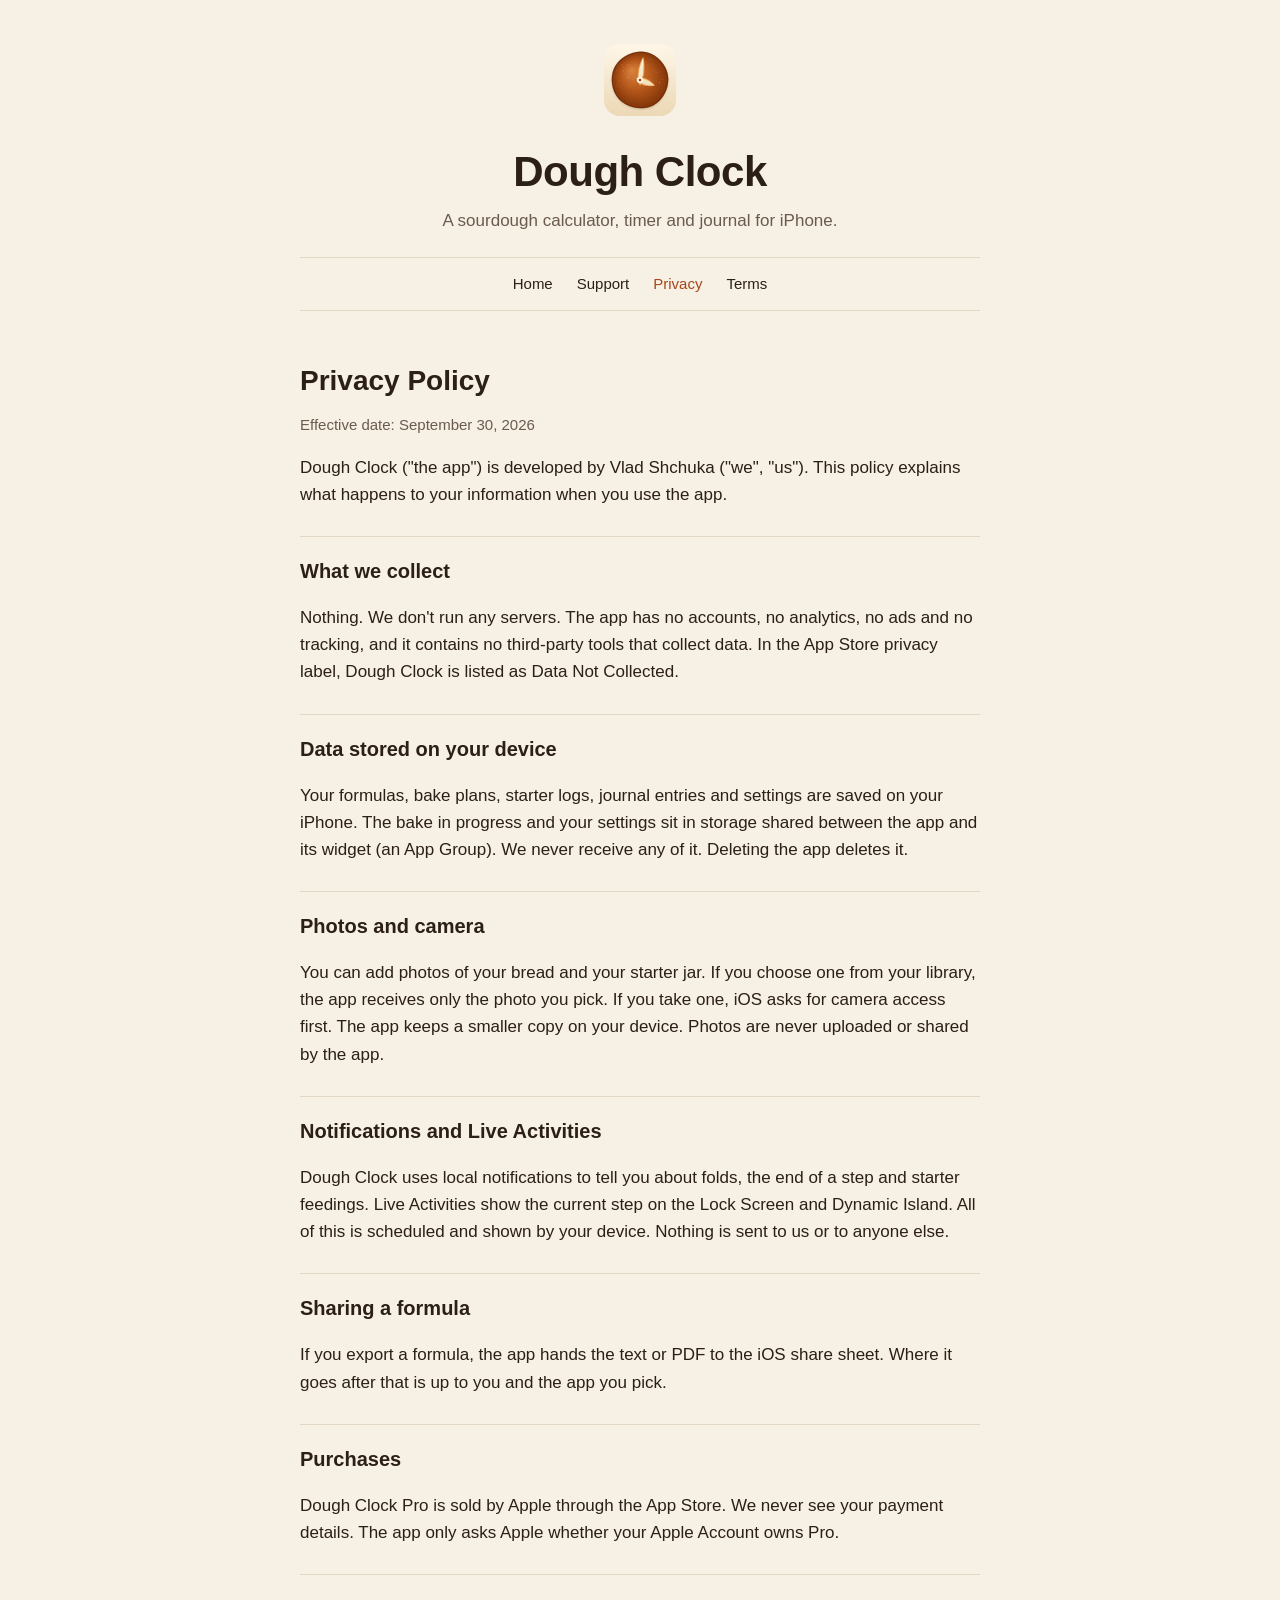
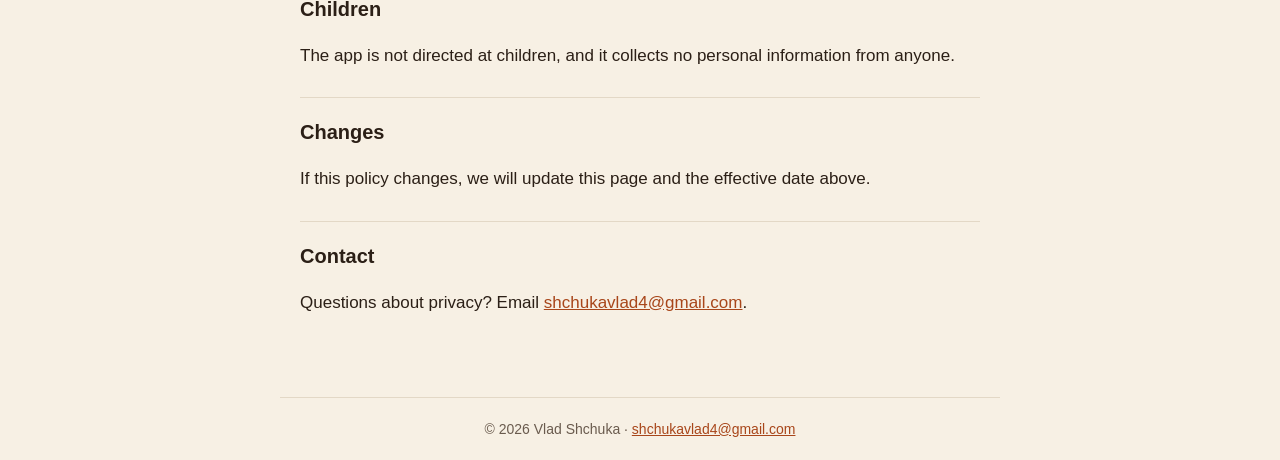
==== privacy.html @ 61065f2a "Dough Clock support, privacy and terms pages" ====
<!doctype html>
<html lang="en"><head><meta charset="utf-8"><meta name="viewport" content="width=device-width, initial-scale=1"><link rel="icon" href="icon.png"><link rel="apple-touch-icon" href="icon.png">
<title>Privacy Policy · Dough Clock</title><meta name="description" content="Dough Clock is a sourdough calculator, bake timer, starter log and baking journal for iPhone. One-time Pro, no subscription, no ads, no account."><link rel="stylesheet" href="style.css"></head>
<body><header class="hero"><img class="mark" src="icon.png" alt="" width="72" height="72"><h1>Dough Clock</h1><p>A sourdough calculator, timer and journal for iPhone.</p>
<nav><a href="index.html">Home</a><a href="support.html">Support</a><a href="privacy.html" aria-current="page">Privacy</a><a href="terms.html">Terms</a></nav></header>
<main>
<h2>Privacy Policy</h2>
<p class="muted">Effective date: September 30, 2026</p>
<p>Dough Clock ("the app") is developed by Vlad Shchuka ("we", "us"). This policy explains what happens to your information when you use the app.</p>

<h3>What we collect</h3>
<p>Nothing. We don't run any servers. The app has no accounts, no analytics, no ads and no tracking, and it contains no third-party tools that collect data. In the App Store privacy label, Dough Clock is listed as Data Not Collected.</p>

<h3>Data stored on your device</h3>
<p>Your formulas, bake plans, starter logs, journal entries and settings are saved on your iPhone. The bake in progress and your settings sit in storage shared between the app and its widget (an App Group). We never receive any of it. Deleting the app deletes it.</p>

<h3>Photos and camera</h3>
<p>You can add photos of your bread and your starter jar. If you choose one from your library, the app receives only the photo you pick. If you take one, iOS asks for camera access first. The app keeps a smaller copy on your device. Photos are never uploaded or shared by the app.</p>

<h3>Notifications and Live Activities</h3>
<p>Dough Clock uses local notifications to tell you about folds, the end of a step and starter feedings. Live Activities show the current step on the Lock Screen and Dynamic Island. All of this is scheduled and shown by your device. Nothing is sent to us or to anyone else.</p>

<h3>Sharing a formula</h3>
<p>If you export a formula, the app hands the text or PDF to the iOS share sheet. Where it goes after that is up to you and the app you pick.</p>

<h3>Purchases</h3>
<p>Dough Clock Pro is sold by Apple through the App Store. We never see your payment details. The app only asks Apple whether your Apple Account owns Pro.</p>

<h3>Children</h3>
<p>The app is not directed at children, and it collects no personal information from anyone.</p>

<h3>Changes</h3>
<p>If this policy changes, we will update this page and the effective date above.</p>

<h3>Contact</h3>
<p>Questions about privacy? Email <a href="mailto:shchukavlad4@gmail.com">shchukavlad4@gmail.com</a>.</p>
</main><footer>&copy; 2026 Vlad Shchuka &middot; <a href="mailto:shchukavlad4@gmail.com">shchukavlad4@gmail.com</a></footer></body></html>
---- style.css ----
:root {
  --page: #F7F0E4; --surface: #FFFBF3; --ink: #2B1F16; --muted: #6A5B4E; --line: #E3D8C6; --brand: #A8461A;
  color-scheme: light dark;
}
@media (prefers-color-scheme: dark) {
  :root { --page: #1A1410; --surface: #272019; --ink: #F6EEE2; --muted: #B9AA9A; --line: #3A3027; --brand: #F2A56B; }
}
* { box-sizing: border-box; }
body { margin: 0; background: var(--page); color: var(--ink);
  font: 17px/1.6 -apple-system, BlinkMacSystemFont, "SF Pro Text", "Helvetica Neue", Arial, sans-serif; }
.hero { max-width: 720px; margin: 0 auto; padding: 44px 20px 0; text-align: center; }
.mark { display: inline-block; width: 72px; height: 72px; border-radius: 16px; }
.hero h1 { font-family: "SF Pro Rounded", -apple-system, BlinkMacSystemFont, sans-serif; font-weight: 800; font-size: 42px; letter-spacing: -0.5px; margin: 14px 0 2px; }
.hero p { margin: 0; color: var(--muted); }
nav { margin-top: 22px; padding: 10px 0; font-size: 15px; border-top: 1px solid var(--line); border-bottom: 1px solid var(--line); }
nav a { color: var(--ink); text-decoration: none; display: inline-block; margin: 0 12px; padding: 4px 0; }
nav a:hover, nav a[aria-current="page"] { color: var(--brand); }
main { max-width: 720px; margin: 0 auto; padding: 24px 20px 64px; }
h2 { font-weight: 800; font-size: 28px; line-height: 1.25; margin: 28px 0 8px; }
h3 { font-weight: 700; font-size: 20px; margin: 28px 0 4px; padding-top: 18px; border-top: 1px solid var(--line); }
a { color: var(--brand); }
ol, ul { padding-left: 22px; }
li { margin: 4px 0; }
.card { background: var(--surface); border: 1px solid var(--line); border-radius: 14px; padding: 18px 22px; margin: 18px 0; }
.cols { display: grid; gap: 14px; grid-template-columns: 1fr; }
@media (min-width: 640px) { .cols { grid-template-columns: 1fr 1fr; } }
.cols .card { margin: 0; }
.cols h3 { border: 0; padding: 0; margin: 0 0 6px; }
.badge { display: inline-block; background: #000; color: #fff; text-decoration: none; border-radius: 10px; padding: 10px 22px; font-weight: 600; margin: 12px 0; }
.muted { color: var(--muted); font-size: 15px; }
footer { max-width: 720px; margin: 0 auto; text-align: center; color: var(--muted); font-size: 14px; padding: 20px; border-top: 1px solid var(--line); }
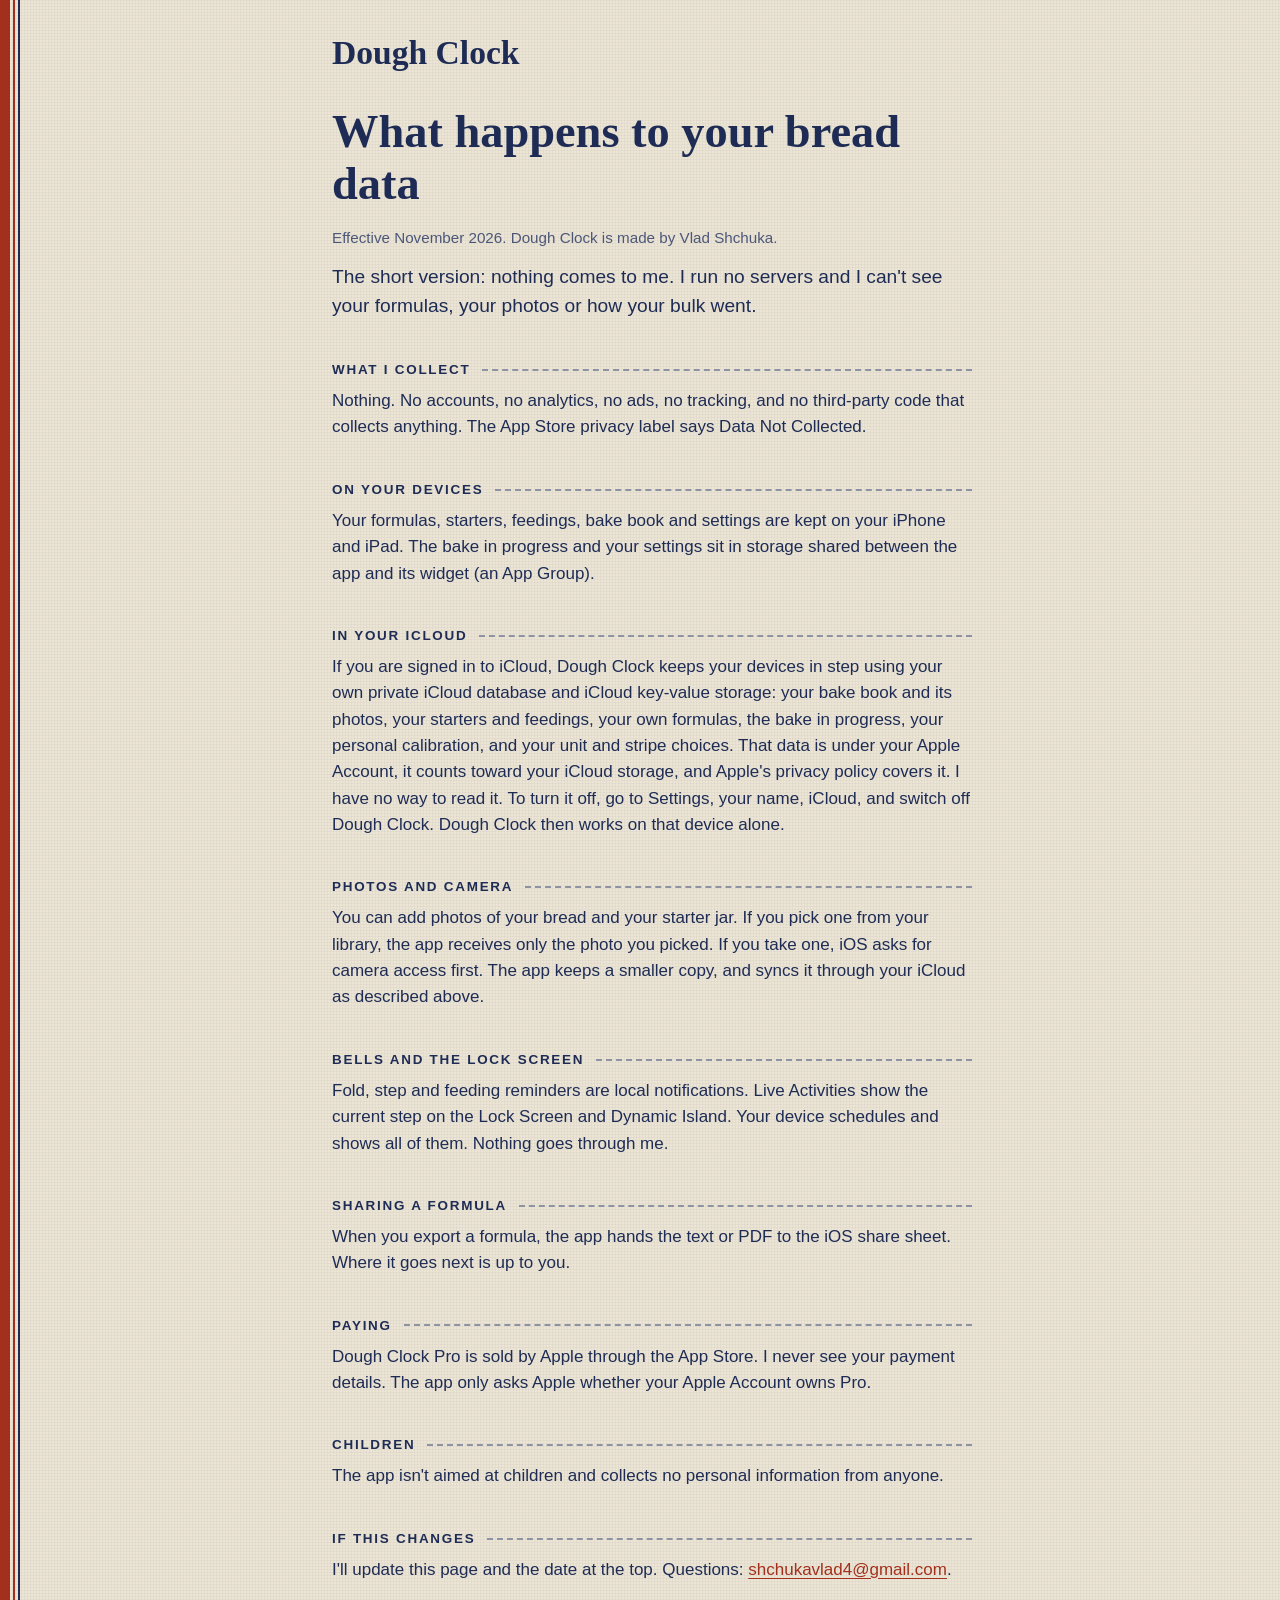
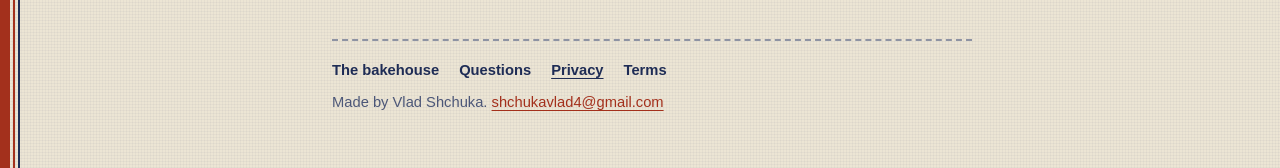
==== commit 6646354e: "Privacy and terms: iCloud sync and iPad" ====
--- a/privacy.html
+++ b/privacy.html
@@ -1,37 +1,39 @@
 <!doctype html>
 <html lang="en"><head><meta charset="utf-8"><meta name="viewport" content="width=device-width, initial-scale=1"><link rel="icon" href="icon.png"><link rel="apple-touch-icon" href="icon.png">
-<title>Privacy Policy · Dough Clock</title><meta name="description" content="Dough Clock is a sourdough calculator, bake timer, starter log and baking journal for iPhone. One-time Pro, no subscription, no ads, no account."><link rel="stylesheet" href="style.css"></head>
-<body><header class="hero"><img class="mark" src="icon.png" alt="" width="72" height="72"><h1>Dough Clock</h1><p>A sourdough calculator, timer and journal for iPhone.</p>
-<nav><a href="index.html">Home</a><a href="support.html">Support</a><a href="privacy.html" aria-current="page">Privacy</a><a href="terms.html">Terms</a></nav></header>
+<title>Privacy · Dough Clock</title><meta name="description" content="Dough Clock plans a sourdough bake back from the time you want it in the oven, with a formula sheet, a starter shelf and a bake book. On iPhone and iPad. One purchase, no subscription."><link rel="stylesheet" href="sack.css"></head>
+<body><div class="sack">
+<p class="brand"><a href="index.html">Dough Clock</a></p>
 <main>
-<h2>Privacy Policy</h2>
-<p class="muted">Effective date: September 30, 2026</p>
-<p>Dough Clock ("the app") is developed by Vlad Shchuka ("we", "us"). This policy explains what happens to your information when you use the app.</p>
+<h2>What happens to your bread data</h2>
+<p class="quiet">Effective November 2026. Dough Clock is made by Vlad Shchuka.</p>
+<p class="lead">The short version: nothing comes to me. I run no servers and I can't see your formulas, your photos or how your bulk went.</p>
 
-<h3>What we collect</h3>
-<p>Nothing. We don't run any servers. The app has no accounts, no analytics, no ads and no tracking, and it contains no third-party tools that collect data. In the App Store privacy label, Dough Clock is listed as Data Not Collected.</p>
+<h3>What I collect</h3>
+<p>Nothing. No accounts, no analytics, no ads, no tracking, and no third-party code that collects anything. The App Store privacy label says Data Not Collected.</p>
 
-<h3>Data stored on your device</h3>
-<p>Your formulas, bake plans, starter logs, journal entries and settings are saved on your iPhone. The bake in progress and your settings sit in storage shared between the app and its widget (an App Group). We never receive any of it. Deleting the app deletes it.</p>
+<h3>On your devices</h3>
+<p>Your formulas, starters, feedings, bake book and settings are kept on your iPhone and iPad. The bake in progress and your settings sit in storage shared between the app and its widget (an App Group).</p>
+
+<h3>In your iCloud</h3>
+<p>If you are signed in to iCloud, Dough Clock keeps your devices in step using your own private iCloud database and iCloud key-value storage: your bake book and its photos, your starters and feedings, your own formulas, the bake in progress, your personal calibration, and your unit and stripe choices. That data is under your Apple Account, it counts toward your iCloud storage, and Apple's privacy policy covers it. I have no way to read it. To turn it off, go to Settings, your name, iCloud, and switch off Dough Clock. Dough Clock then works on that device alone.</p>
 
 <h3>Photos and camera</h3>
-<p>You can add photos of your bread and your starter jar. If you choose one from your library, the app receives only the photo you pick. If you take one, iOS asks for camera access first. The app keeps a smaller copy on your device. Photos are never uploaded or shared by the app.</p>
+<p>You can add photos of your bread and your starter jar. If you pick one from your library, the app receives only the photo you picked. If you take one, iOS asks for camera access first. The app keeps a smaller copy, and syncs it through your iCloud as described above.</p>
 
-<h3>Notifications and Live Activities</h3>
-<p>Dough Clock uses local notifications to tell you about folds, the end of a step and starter feedings. Live Activities show the current step on the Lock Screen and Dynamic Island. All of this is scheduled and shown by your device. Nothing is sent to us or to anyone else.</p>
+<h3>Bells and the Lock Screen</h3>
+<p>Fold, step and feeding reminders are local notifications. Live Activities show the current step on the Lock Screen and Dynamic Island. Your device schedules and shows all of them. Nothing goes through me.</p>
 
 <h3>Sharing a formula</h3>
-<p>If you export a formula, the app hands the text or PDF to the iOS share sheet. Where it goes after that is up to you and the app you pick.</p>
+<p>When you export a formula, the app hands the text or PDF to the iOS share sheet. Where it goes next is up to you.</p>
 
-<h3>Purchases</h3>
-<p>Dough Clock Pro is sold by Apple through the App Store. We never see your payment details. The app only asks Apple whether your Apple Account owns Pro.</p>
+<h3>Paying</h3>
+<p>Dough Clock Pro is sold by Apple through the App Store. I never see your payment details. The app only asks Apple whether your Apple Account owns Pro.</p>
 
 <h3>Children</h3>
-<p>The app is not directed at children, and it collects no personal information from anyone.</p>
+<p>The app isn't aimed at children and collects no personal information from anyone.</p>
 
-<h3>Changes</h3>
-<p>If this policy changes, we will update this page and the effective date above.</p>
-
-<h3>Contact</h3>
-<p>Questions about privacy? Email <a href="mailto:shchukavlad4@gmail.com">shchukavlad4@gmail.com</a>.</p>
-</main><footer>&copy; 2026 Vlad Shchuka &middot; <a href="mailto:shchukavlad4@gmail.com">shchukavlad4@gmail.com</a></footer></body></html>
+<h3>If this changes</h3>
+<p>I'll update this page and the date at the top. Questions: <a href="mailto:shchukavlad4@gmail.com">shchukavlad4@gmail.com</a>.</p>
+</main>
+<footer><nav><a href="index.html">The bakehouse</a><a href="support.html">Questions</a><a href="privacy.html" aria-current="page">Privacy</a><a href="terms.html">Terms</a></nav><p>Made by Vlad Shchuka. <a href="mailto:shchukavlad4@gmail.com">shchukavlad4@gmail.com</a></p></footer>
+</div></body></html>
--- a/sack.css
+++ b/sack.css
@@ -0,0 +1,61 @@
+/* A flour sack: unbleached linen, indigo stamping ink, one woven stripe down the side. */
+:root {
+  --ground: #ece5d4; --label: #f7f2e6; --ink: #1e2c55; --worn: #4c5778; --thread: #8e93a3; --stripe: #a3301c;
+  --dough: #e6c78f;
+  --stamp: Superclarendon, "Clarendon", "Rockwell", "Roboto Slab", Georgia, serif;
+  --read: Futura, "Trebuchet MS", "Century Gothic", Verdana, sans-serif;
+  --figure: Rockwell, "Roboto Slab", Georgia, serif;
+}
+@media (prefers-color-scheme: dark) {
+  :root { --ground: #12161f; --label: #1c2230; --ink: #ede6d6; --worn: #a9aebc; --thread: #4f5668; --stripe: #f0896b; --dough: #d9bc88; }
+}
+* { box-sizing: border-box; }
+html { background: var(--ground); }
+body {
+  margin: 0; color: var(--ink); font: 500 1.0625rem/1.55 var(--read);
+  background:
+    linear-gradient(90deg, var(--stripe) 0 10px, transparent 10px 13px, var(--stripe) 13px 15px, transparent 15px 18px, var(--ink) 18px 20px, transparent 20px),
+    repeating-linear-gradient(0deg, color-mix(in srgb, var(--ink) 4%, transparent) 0 1px, transparent 1px 3px),
+    repeating-linear-gradient(90deg, color-mix(in srgb, var(--ink) 4%, transparent) 0 1px, transparent 1px 3px),
+    var(--ground);
+}
+.sack { max-width: 44rem; margin: 0 auto; padding: 2.25rem 1.25rem 2.5rem 2.75rem; }
+.brand { margin: 0 0 2.25rem; font: 700 2.1rem/1 var(--stamp); }
+.brand a { color: var(--ink); text-decoration: none; }
+a { color: var(--stripe); text-underline-offset: 3px; }
+h1, h2 { font: 700 clamp(1.9rem, 6vw, 2.9rem)/1.12 var(--stamp); margin: 0 0 1rem; }
+h3 {
+  display: flex; align-items: center; gap: .75rem; margin: 2.5rem 0 .6rem;
+  font: 700 .84rem/1.3 var(--read); letter-spacing: .13em; text-transform: uppercase;
+}
+h3::after { content: ""; flex: 1; border-top: 2px dashed var(--thread); }
+h4 { font: 700 1.05rem/1.3 var(--read); margin: 1.6rem 0 .3rem; }
+p { margin: 0 0 .9rem; }
+.quiet { color: var(--worn); font-size: .95rem; }
+.lead { font-size: 1.2rem; line-height: 1.5; }
+figure { margin: 0; }
+
+/* The day, worked back from the oven: the site's main picture, in type, not a phone mock-up. */
+.dayline { list-style: none; margin: 1.5rem 0 2rem; padding: 0; }
+.dayline li { display: grid; grid-template-columns: 5rem 1rem 1fr; gap: .6rem; }
+.dayline time { font: 400 .95rem/1.5 var(--figure); text-align: right; color: var(--worn); }
+.dayline i { position: relative; display: block; }
+.dayline i::before { content: ""; position: absolute; left: 3px; top: .35rem; width: 10px; height: 10px; border: 2px solid var(--ink); }
+.dayline i::after { content: ""; position: absolute; left: 7px; top: 1.15rem; bottom: -.35rem; border-left: 2px solid var(--thread); }
+.dayline li:last-child i::after { display: none; }
+.dayline span { padding-bottom: .75rem; }
+.dayline small { display: block; color: var(--worn); font-size: .88rem; }
+.dayline .oven time { color: var(--stripe); font-weight: 700; }
+.dayline .oven i::before { background: var(--stripe); border-color: var(--stripe); width: 14px; height: 14px; left: 1px; }
+.dayline .oven span { font: 700 1.3rem/1.3 var(--stamp); }
+
+.ticket {
+  background: var(--label); padding: 1.1rem 1.25rem; margin: 1.25rem 0;
+  outline: 1px dashed var(--thread); outline-offset: -5px;
+}
+.ticket p:last-child { margin-bottom: 0; }
+
+footer { margin-top: 3.5rem; border-top: 2px dashed var(--thread); padding-top: 1.1rem; color: var(--worn); font-size: .92rem; }
+footer nav { display: flex; flex-wrap: wrap; gap: .3rem 1.25rem; margin-bottom: .6rem; }
+footer nav a { color: var(--ink); font-weight: 700; text-decoration: none; }
+footer nav a[aria-current] { text-decoration: underline; }
